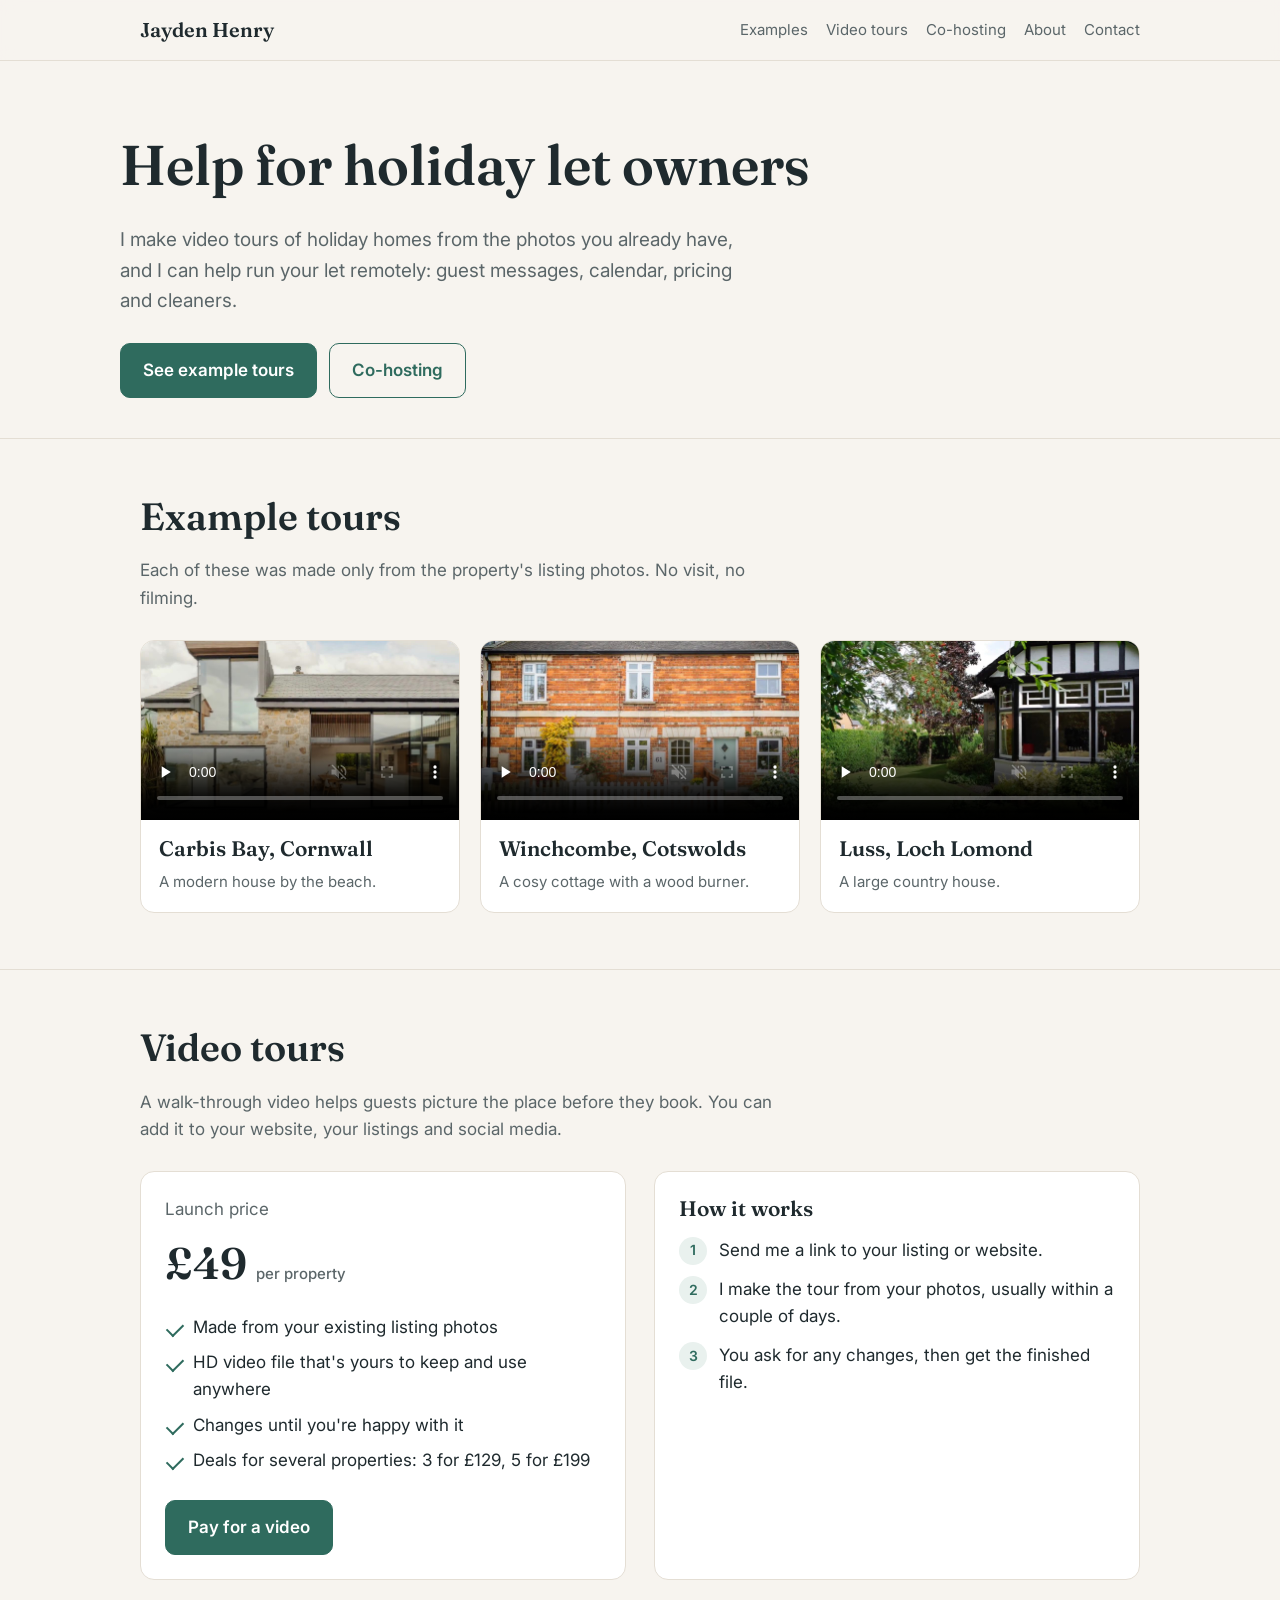
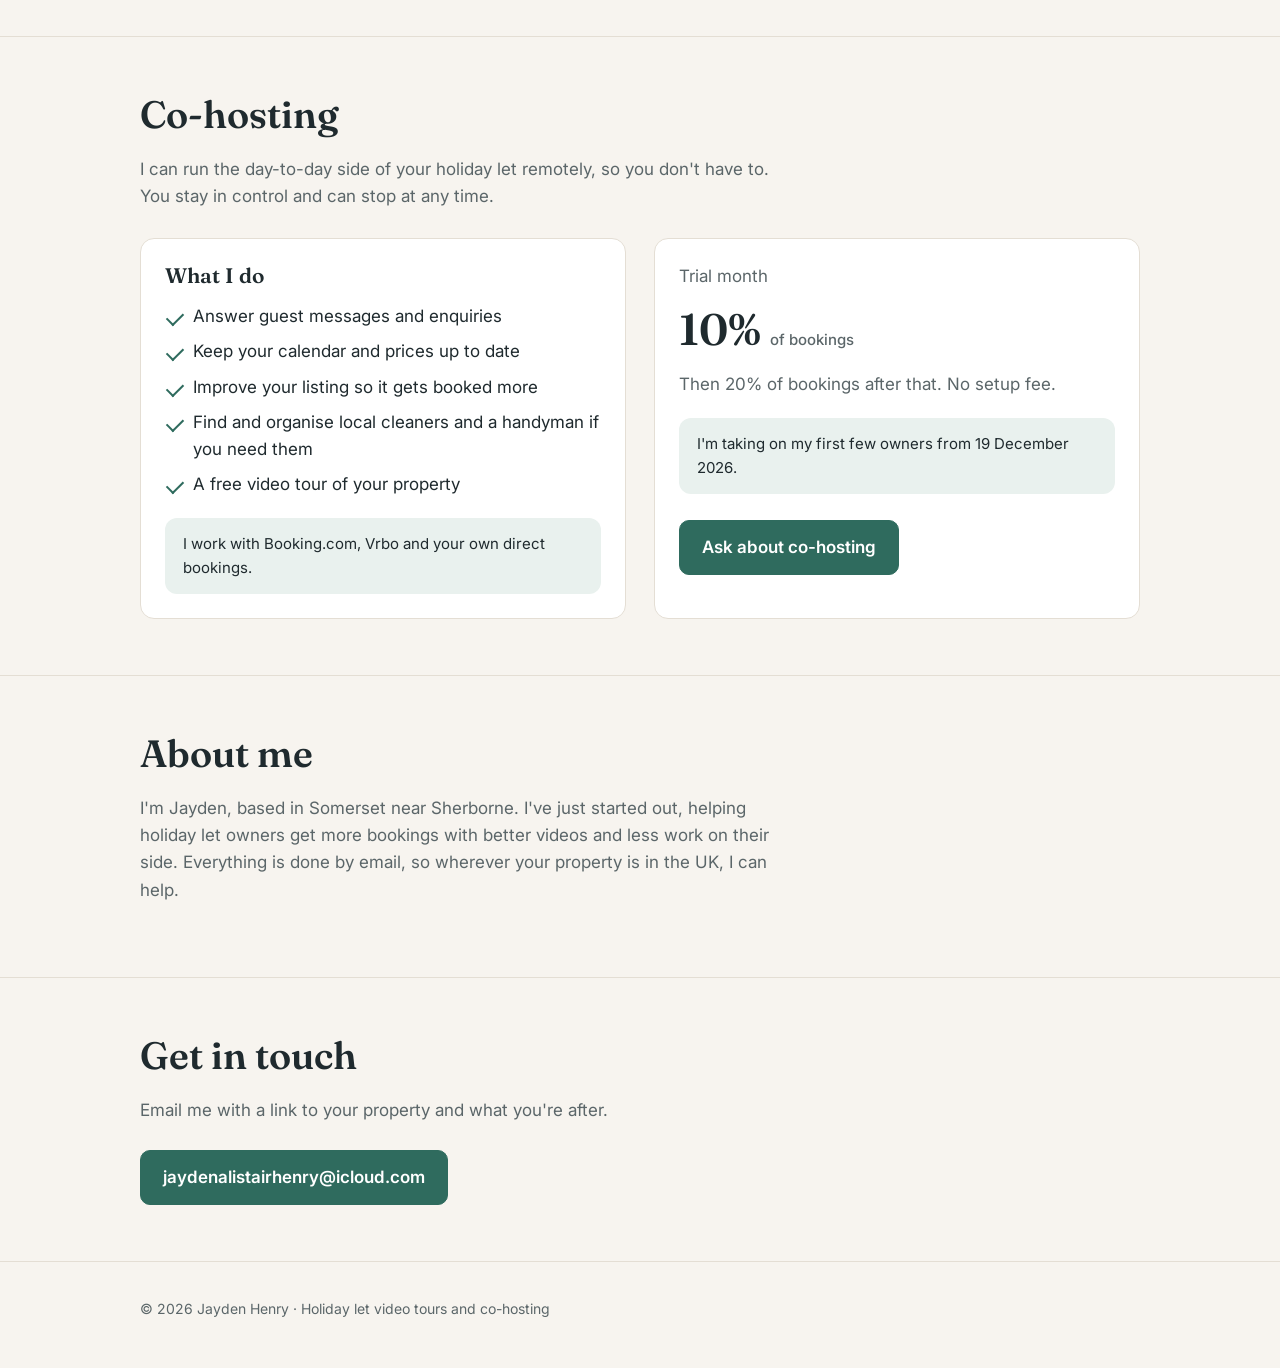
==== index.html @ d1a6cb3a "First version of the website Co-Authored-By: Claude Opus 5.5 <noreply@anthropic.com>" ====
<!doctype html>
<html lang="en-GB">
<head>
<meta charset="utf-8">
<meta name="viewport" content="width=device-width, initial-scale=1">
<title>Jayden Henry · Holiday let video tours and co-hosting</title>
<meta name="description" content="Video tours of holiday homes made from your listing photos, and remote co-hosting for holiday let owners in the UK.">
<link rel="preconnect" href="https://fonts.googleapis.com">
<link rel="preconnect" href="https://fonts.gstatic.com" crossorigin>
<link href="https://fonts.googleapis.com/css2?family=Fraunces:opsz,wght@9..144,500;9..144,600&family=Inter:wght@400;500;600&display=swap" rel="stylesheet">
<style>
:root{
  --bg:#f7f4ef; --surface:#ffffff; --ink:#1f2a2e; --muted:#5b6669; --line:#e4ded4;
  --accent:#2f6b5e; --accent-ink:#ffffff; --soft:#e9f1ee;
}
@media (prefers-color-scheme: dark){
  :root{ --bg:#151b1d; --surface:#1d2528; --ink:#eef1ef; --muted:#a9b3b1; --line:#2c3538; --accent:#6fb3a2; --accent-ink:#10201c; --soft:#1f2d2a; }
}
*{box-sizing:border-box}
html{scroll-behavior:smooth}
body{margin:0;background:var(--bg);color:var(--ink);font:17px/1.6 Inter,system-ui,sans-serif;-webkit-font-smoothing:antialiased}
a{color:var(--accent)}
.wrap{max-width:1040px;margin:0 auto;padding:0 20px}
header{position:sticky;top:0;z-index:5;background:color-mix(in srgb,var(--bg) 92%,transparent);backdrop-filter:blur(8px);border-bottom:1px solid var(--line)}
header .wrap{display:flex;align-items:center;justify-content:space-between;height:60px;gap:12px}
.brand{font-family:Fraunces,serif;font-weight:600;font-size:20px;color:var(--ink);text-decoration:none}
nav{display:flex;gap:18px;font-size:15px}
nav a{color:var(--muted);text-decoration:none}
nav a:hover{color:var(--ink)}
h1,h2,h3{font-family:Fraunces,serif;font-weight:600;line-height:1.15;margin:0 0 .5em}
h1{font-size:clamp(34px,6vw,56px)}
h2{font-size:clamp(28px,4vw,38px)}
h3{font-size:21px}
.hero{padding:72px 0 40px}
.hero p{font-size:19px;color:var(--muted);max-width:620px}
.btns{display:flex;flex-wrap:wrap;gap:12px;margin-top:26px}
.btn{display:inline-block;padding:13px 22px;border-radius:10px;font-weight:600;text-decoration:none;border:1px solid var(--accent)}
.btn.primary{background:var(--accent);color:var(--accent-ink)}
.btn.ghost{color:var(--accent)}
section{padding:56px 0;border-top:1px solid var(--line)}
.lead{color:var(--muted);max-width:640px;margin-top:0}
.grid{display:grid;gap:20px;grid-template-columns:repeat(auto-fit,minmax(280px,1fr));margin-top:28px}
.card{background:var(--surface);border:1px solid var(--line);border-radius:14px;overflow:hidden}
.card .body{padding:16px 18px 18px}
.card .body p{margin:0;color:var(--muted);font-size:15px}
video{display:block;width:100%;aspect-ratio:16/9;background:#000;object-fit:cover}
.two{display:grid;gap:28px;grid-template-columns:repeat(auto-fit,minmax(300px,1fr));margin-top:28px}
.panel{background:var(--surface);border:1px solid var(--line);border-radius:14px;padding:24px}
.price{font-family:Fraunces,serif;font-size:44px;font-weight:600;margin:4px 0 0}
.price small{font-family:Inter,sans-serif;font-size:15px;font-weight:500;color:var(--muted)}
ul.ticks{list-style:none;padding:0;margin:16px 0 0}
ul.ticks li{padding-left:28px;position:relative;margin:8px 0}
ul.ticks li::before{content:"";position:absolute;left:2px;top:9px;width:14px;height:8px;border-left:2px solid var(--accent);border-bottom:2px solid var(--accent);transform:rotate(-45deg)}
ol.steps{counter-reset:s;list-style:none;padding:0;margin:16px 0 0}
ol.steps li{counter-increment:s;padding-left:40px;position:relative;margin:12px 0}
ol.steps li::before{content:counter(s);position:absolute;left:0;top:0;width:28px;height:28px;border-radius:50%;background:var(--soft);color:var(--accent);font-weight:600;display:grid;place-items:center;font-size:14px}
.note{background:var(--soft);border-radius:12px;padding:14px 18px;margin-top:20px;font-size:15px}
footer{padding:36px 0 48px;border-top:1px solid var(--line);color:var(--muted);font-size:14px}
@media (max-width:560px){nav{display:none}.hero{padding:48px 0 28px}section{padding:44px 0}}
</style>
</head>
<body>
<header><div class="wrap">
  <a class="brand" href="#">Jayden Henry</a>
  <nav><a href="#examples">Examples</a><a href="#tours">Video tours</a><a href="#cohosting">Co-hosting</a><a href="#about">About</a><a href="#contact">Contact</a></nav>
</div></header>

<main>
<div class="wrap hero">
  <h1>Help for holiday let owners</h1>
  <p>I make video tours of holiday homes from the photos you already have, and I can help run your let remotely: guest messages, calendar, pricing and cleaners.</p>
  <div class="btns">
    <a class="btn primary" href="#examples">See example tours</a>
    <a class="btn ghost" href="#cohosting">Co-hosting</a>
  </div>
</div>

<section id="examples"><div class="wrap">
  <h2>Example tours</h2>
  <p class="lead">Each of these was made only from the property's listing photos. No visit, no filming.</p>
  <div class="grid">
    <div class="card"><video src="media/carbis-bay.mp4" poster="media/carbis-bay.jpg" controls muted playsinline preload="none"></video><div class="body"><h3>Carbis Bay, Cornwall</h3><p>A modern house by the beach.</p></div></div>
    <div class="card"><video src="media/winchcombe.mp4" poster="media/winchcombe.jpg" controls muted playsinline preload="none"></video><div class="body"><h3>Winchcombe, Cotswolds</h3><p>A cosy cottage with a wood burner.</p></div></div>
    <div class="card"><video src="media/loch-lomond.mp4" poster="media/loch-lomond.jpg" controls muted playsinline preload="none"></video><div class="body"><h3>Luss, Loch Lomond</h3><p>A large country house.</p></div></div>
  </div>
</div></section>

<section id="tours"><div class="wrap">
  <h2>Video tours</h2>
  <p class="lead">A walk-through video helps guests picture the place before they book. You can add it to your website, your listings and social media.</p>
  <div class="two">
    <div class="panel">
      <p style="margin:0;color:var(--muted)">Launch price</p>
      <p class="price">£49 <small>per property</small></p>
      <ul class="ticks">
        <li>Made from your existing listing photos</li>
        <li>HD video file that's yours to keep and use anywhere</li>
        <li>Changes until you're happy with it</li>
        <li>Deals for several properties: 3 for £129, 5 for £199</li>
      </ul>
      <div class="btns"><a class="btn primary" href="https://buy.stripe.com/3cI3cuasI16q3mA5qng3602">Pay for a video</a></div>
    </div>
    <div class="panel">
      <h3>How it works</h3>
      <ol class="steps">
        <li>Send me a link to your listing or website.</li>
        <li>I make the tour from your photos, usually within a couple of days.</li>
        <li>You ask for any changes, then get the finished file.</li>
      </ol>
    </div>
  </div>
</div></section>

<section id="cohosting"><div class="wrap">
  <h2>Co-hosting</h2>
  <p class="lead">I can run the day-to-day side of your holiday let remotely, so you don't have to. You stay in control and can stop at any time.</p>
  <div class="two">
    <div class="panel">
      <h3>What I do</h3>
      <ul class="ticks">
        <li>Answer guest messages and enquiries</li>
        <li>Keep your calendar and prices up to date</li>
        <li>Improve your listing so it gets booked more</li>
        <li>Find and organise local cleaners and a handyman if you need them</li>
        <li>A free video tour of your property</li>
      </ul>
      <div class="note">I work with Booking.com, Vrbo and your own direct bookings.</div>
    </div>
    <div class="panel">
      <p style="margin:0;color:var(--muted)">Trial month</p>
      <p class="price">10% <small>of bookings</small></p>
      <p style="margin:6px 0 0;color:var(--muted)">Then 20% of bookings after that. No setup fee.</p>
      <div class="note">I'm taking on my first few owners from 19 December 2026.</div>
      <div class="btns"><a class="btn primary" href="mailto:jaydenalistairhenry@icloud.com?subject=Co-hosting">Ask about co-hosting</a></div>
    </div>
  </div>
</div></section>

<section id="about"><div class="wrap">
  <h2>About me</h2>
  <p class="lead">I'm Jayden, based in Somerset near Sherborne. I've just started out, helping holiday let owners get more bookings with better videos and less work on their side. Everything is done by email, so wherever your property is in the UK, I can help.</p>
</div></section>

<section id="contact"><div class="wrap">
  <h2>Get in touch</h2>
  <p class="lead">Email me with a link to your property and what you're after.</p>
  <div class="btns"><a class="btn primary" href="mailto:jaydenalistairhenry@icloud.com">jaydenalistairhenry@icloud.com</a></div>
</div></section>
</main>

<footer><div class="wrap">© 2026 Jayden Henry · Holiday let video tours and co-hosting</div></footer>
</body>
</html>
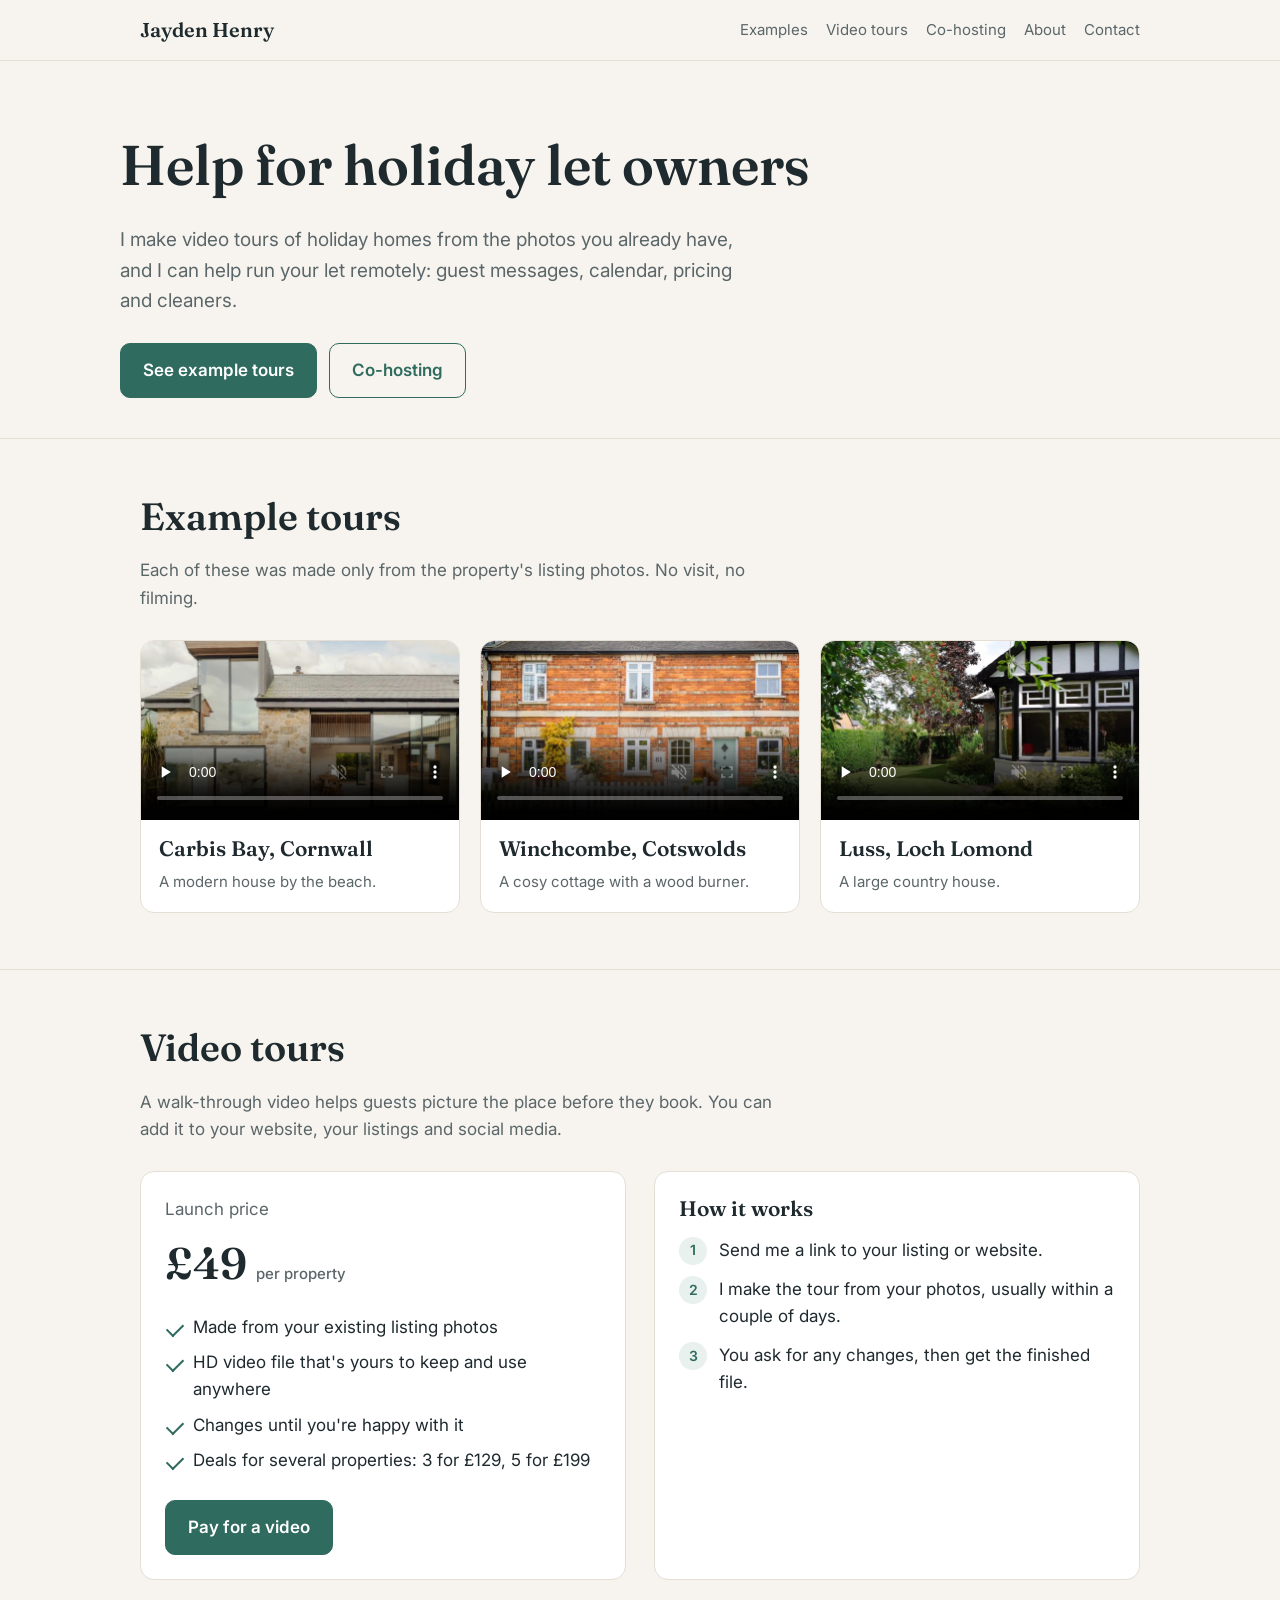
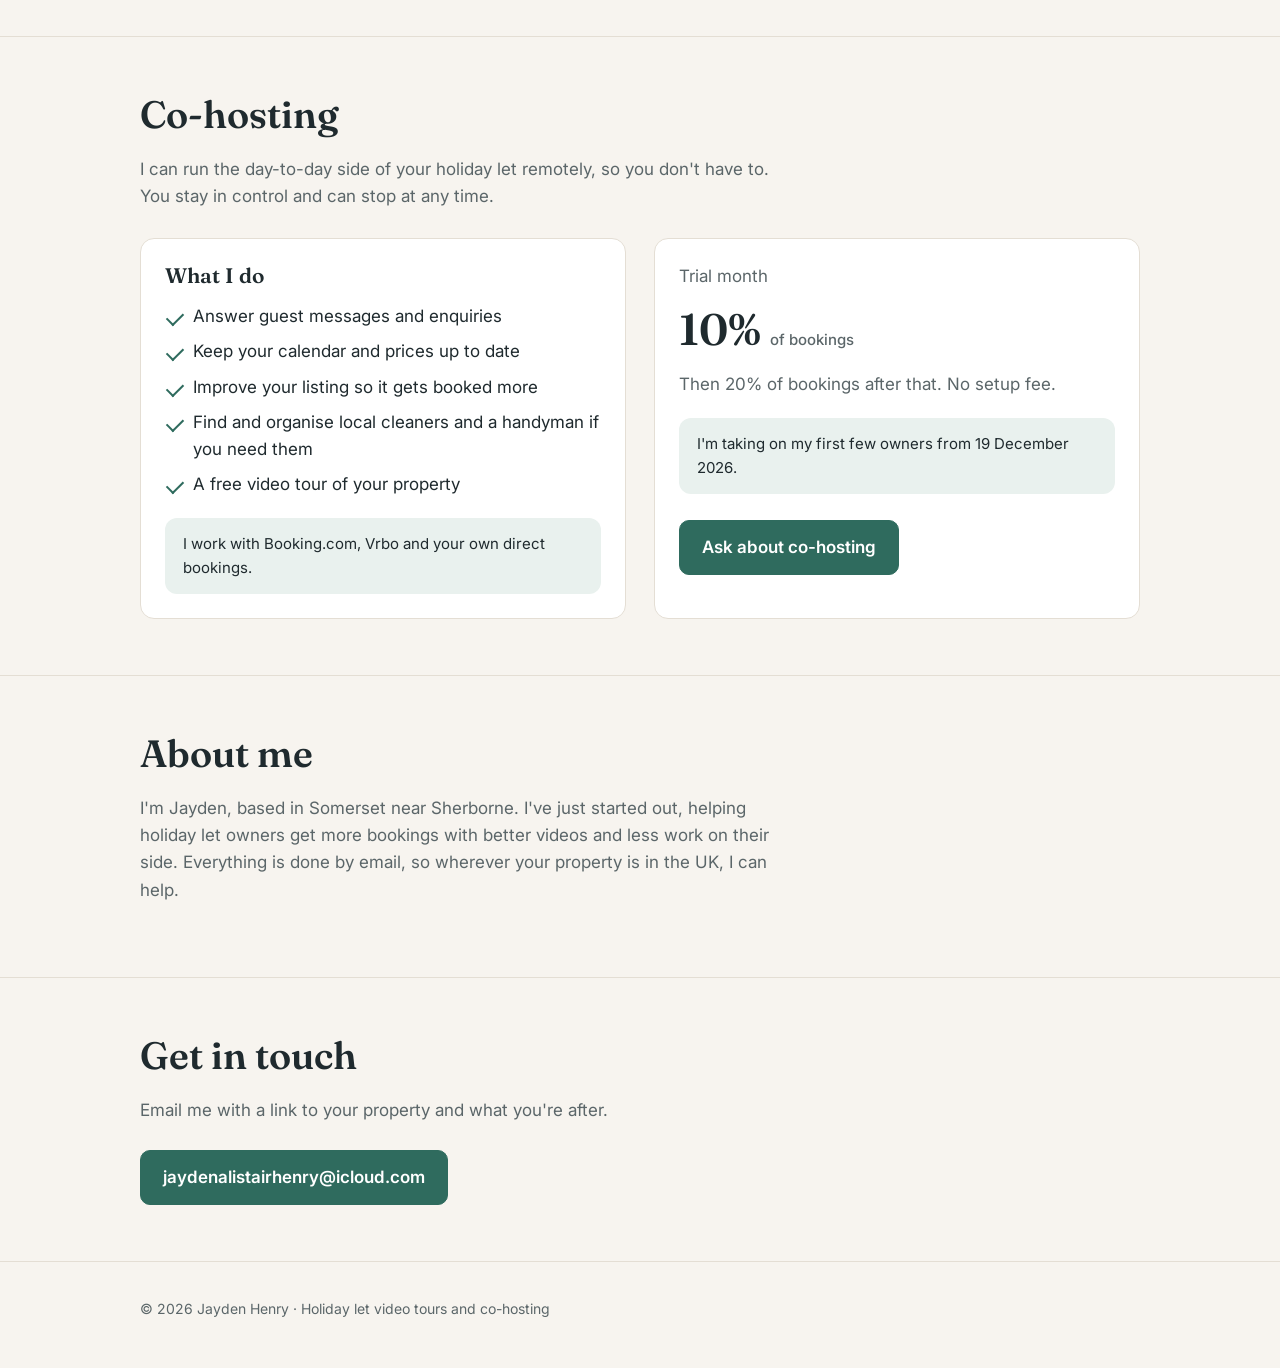
==== commit a643e0f8: "Stop example videos jumping when the player controls hide Co-Authored-By: Claude Opus 5.5 <noreply@a" ====
--- a/index.html
+++ b/index.html
@@ -40,10 +40,11 @@
 section{padding:56px 0;border-top:1px solid var(--line)}
 .lead{color:var(--muted);max-width:640px;margin-top:0}
 .grid{display:grid;gap:20px;grid-template-columns:repeat(auto-fit,minmax(280px,1fr));margin-top:28px}
-.card{background:var(--surface);border:1px solid var(--line);border-radius:14px;overflow:hidden}
+.card{background:var(--surface);border:1px solid var(--line);border-radius:14px;overflow:hidden;isolation:isolate;transform:translateZ(0)}
+/* each card is its own steady GPU layer: without this, Chrome re-snaps playing videos (half-pixel sizes + rounded clip) when the controls hide, so they jump about 1px */
 .card .body{padding:16px 18px 18px}
 .card .body p{margin:0;color:var(--muted);font-size:15px}
-video{display:block;width:100%;aspect-ratio:16/9;background:#000;object-fit:cover}
+video{display:block;width:100%;aspect-ratio:16/9;background:#000;object-fit:cover;border-radius:13px 13px 0 0;transform:translateZ(0);backface-visibility:hidden}
 .two{display:grid;gap:28px;grid-template-columns:repeat(auto-fit,minmax(300px,1fr));margin-top:28px}
 .panel{background:var(--surface);border:1px solid var(--line);border-radius:14px;padding:24px}
 .price{font-family:Fraunces,serif;font-size:44px;font-weight:600;margin:4px 0 0}
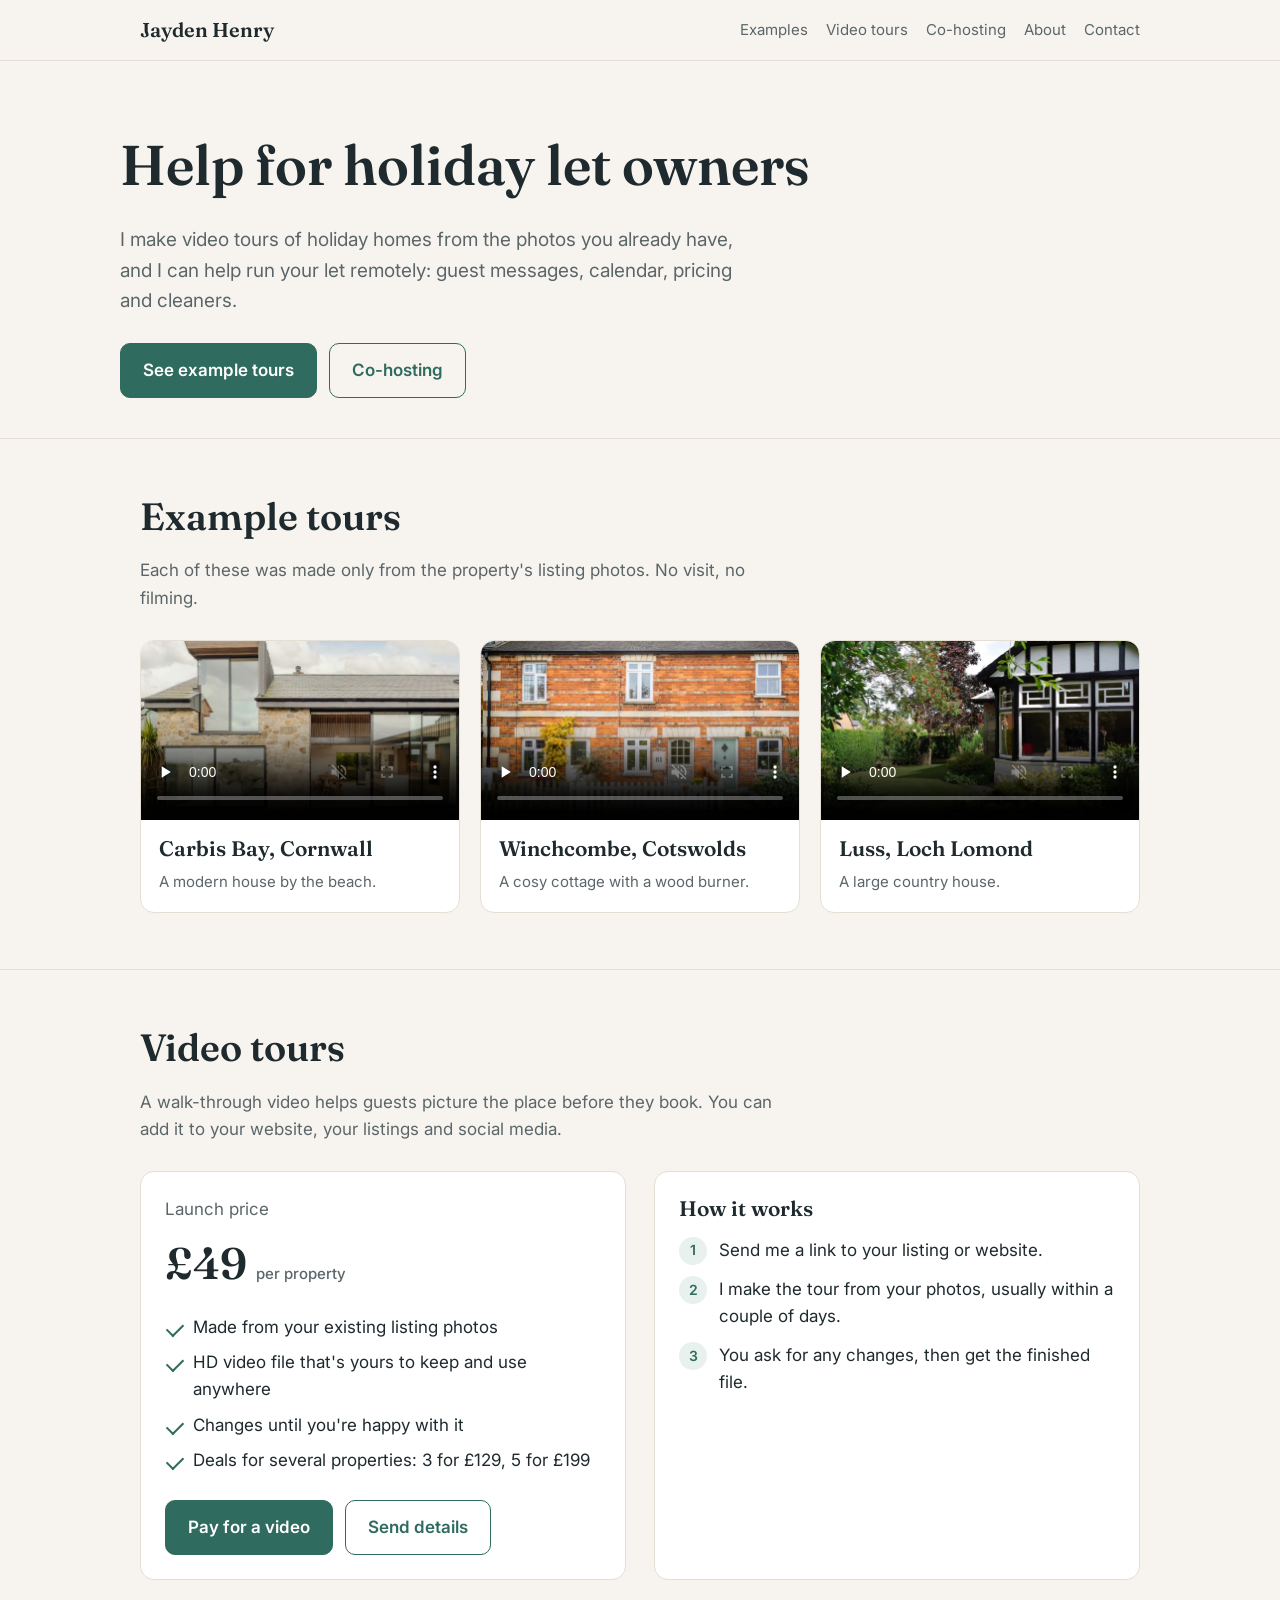
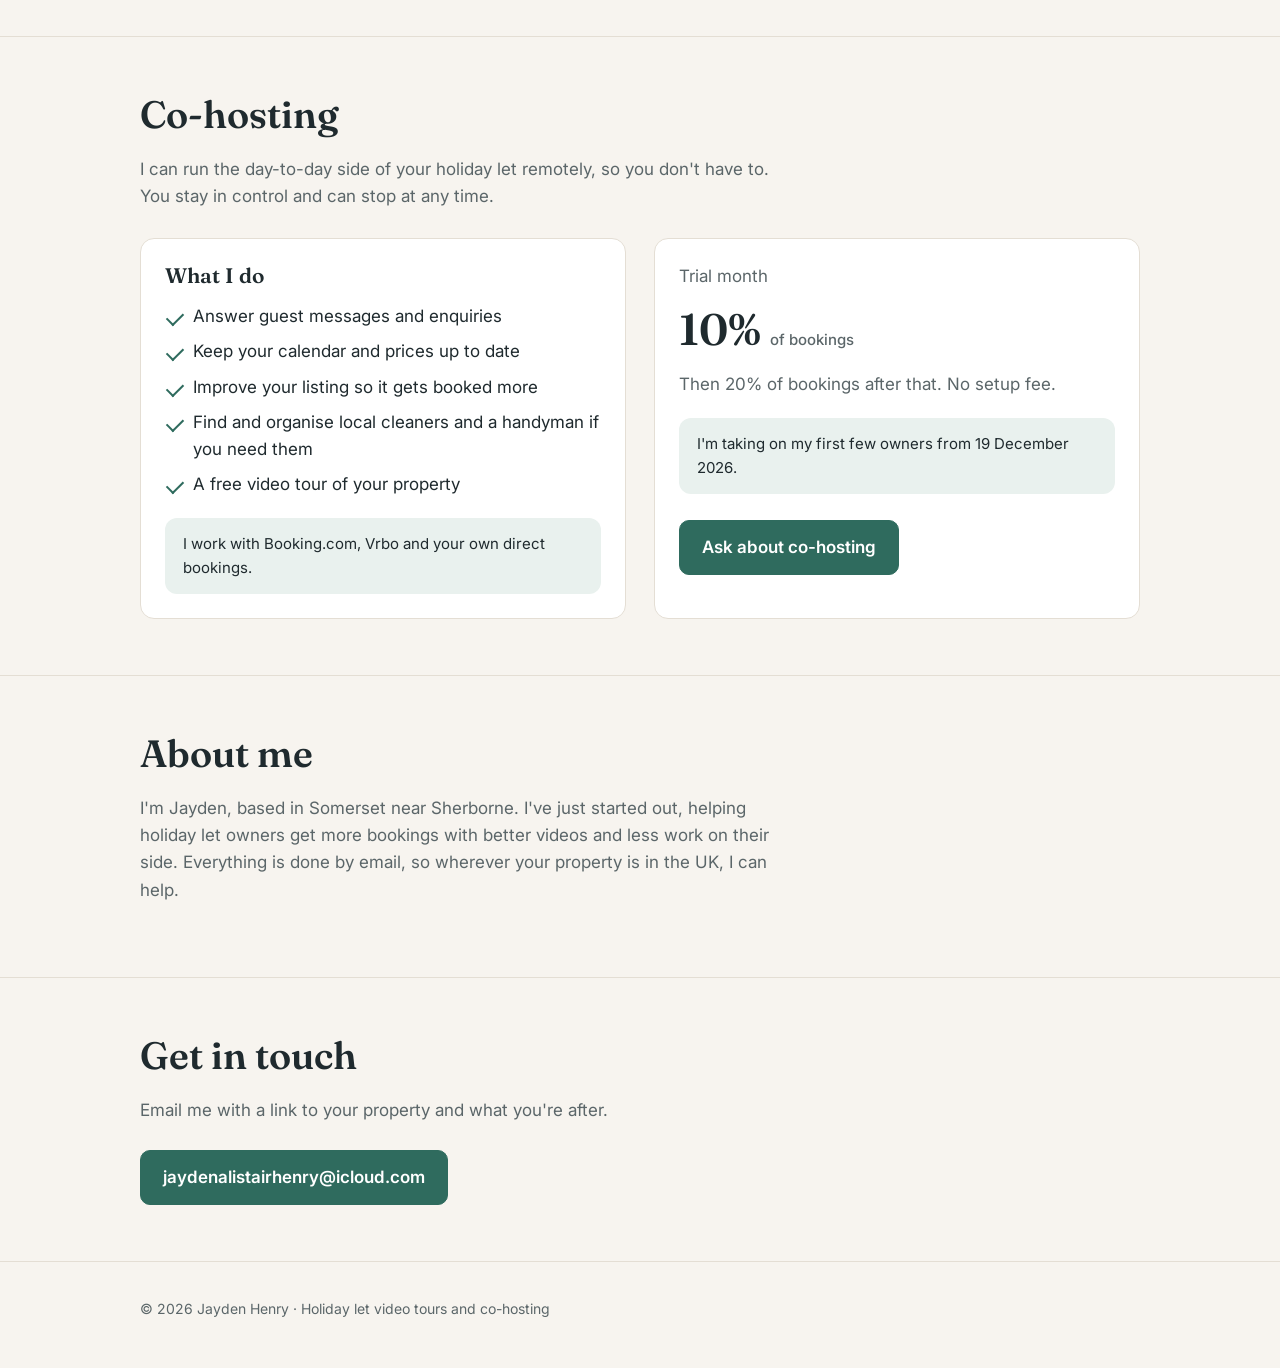
==== commit f1e336a7: "Order page with bundle maths, send-details button, shared stylesheet Co-Authored-By: Claude Opus 5.5" ====
--- a/index.html
+++ b/index.html
@@ -8,57 +8,7 @@
 <link rel="preconnect" href="https://fonts.googleapis.com">
 <link rel="preconnect" href="https://fonts.gstatic.com" crossorigin>
 <link href="https://fonts.googleapis.com/css2?family=Fraunces:opsz,wght@9..144,500;9..144,600&family=Inter:wght@400;500;600&display=swap" rel="stylesheet">
-<style>
-:root{
-  --bg:#f7f4ef; --surface:#ffffff; --ink:#1f2a2e; --muted:#5b6669; --line:#e4ded4;
-  --accent:#2f6b5e; --accent-ink:#ffffff; --soft:#e9f1ee;
-}
-@media (prefers-color-scheme: dark){
-  :root{ --bg:#151b1d; --surface:#1d2528; --ink:#eef1ef; --muted:#a9b3b1; --line:#2c3538; --accent:#6fb3a2; --accent-ink:#10201c; --soft:#1f2d2a; }
-}
-*{box-sizing:border-box}
-html{scroll-behavior:smooth}
-body{margin:0;background:var(--bg);color:var(--ink);font:17px/1.6 Inter,system-ui,sans-serif;-webkit-font-smoothing:antialiased}
-a{color:var(--accent)}
-.wrap{max-width:1040px;margin:0 auto;padding:0 20px}
-header{position:sticky;top:0;z-index:5;background:color-mix(in srgb,var(--bg) 92%,transparent);backdrop-filter:blur(8px);border-bottom:1px solid var(--line)}
-header .wrap{display:flex;align-items:center;justify-content:space-between;height:60px;gap:12px}
-.brand{font-family:Fraunces,serif;font-weight:600;font-size:20px;color:var(--ink);text-decoration:none}
-nav{display:flex;gap:18px;font-size:15px}
-nav a{color:var(--muted);text-decoration:none}
-nav a:hover{color:var(--ink)}
-h1,h2,h3{font-family:Fraunces,serif;font-weight:600;line-height:1.15;margin:0 0 .5em}
-h1{font-size:clamp(34px,6vw,56px)}
-h2{font-size:clamp(28px,4vw,38px)}
-h3{font-size:21px}
-.hero{padding:72px 0 40px}
-.hero p{font-size:19px;color:var(--muted);max-width:620px}
-.btns{display:flex;flex-wrap:wrap;gap:12px;margin-top:26px}
-.btn{display:inline-block;padding:13px 22px;border-radius:10px;font-weight:600;text-decoration:none;border:1px solid var(--accent)}
-.btn.primary{background:var(--accent);color:var(--accent-ink)}
-.btn.ghost{color:var(--accent)}
-section{padding:56px 0;border-top:1px solid var(--line)}
-.lead{color:var(--muted);max-width:640px;margin-top:0}
-.grid{display:grid;gap:20px;grid-template-columns:repeat(auto-fit,minmax(280px,1fr));margin-top:28px}
-.card{background:var(--surface);border:1px solid var(--line);border-radius:14px;overflow:hidden;isolation:isolate;transform:translateZ(0)}
-/* each card is its own steady GPU layer: without this, Chrome re-snaps playing videos (half-pixel sizes + rounded clip) when the controls hide, so they jump about 1px */
-.card .body{padding:16px 18px 18px}
-.card .body p{margin:0;color:var(--muted);font-size:15px}
-video{display:block;width:100%;aspect-ratio:16/9;background:#000;object-fit:cover;border-radius:13px 13px 0 0;transform:translateZ(0);backface-visibility:hidden}
-.two{display:grid;gap:28px;grid-template-columns:repeat(auto-fit,minmax(300px,1fr));margin-top:28px}
-.panel{background:var(--surface);border:1px solid var(--line);border-radius:14px;padding:24px}
-.price{font-family:Fraunces,serif;font-size:44px;font-weight:600;margin:4px 0 0}
-.price small{font-family:Inter,sans-serif;font-size:15px;font-weight:500;color:var(--muted)}
-ul.ticks{list-style:none;padding:0;margin:16px 0 0}
-ul.ticks li{padding-left:28px;position:relative;margin:8px 0}
-ul.ticks li::before{content:"";position:absolute;left:2px;top:9px;width:14px;height:8px;border-left:2px solid var(--accent);border-bottom:2px solid var(--accent);transform:rotate(-45deg)}
-ol.steps{counter-reset:s;list-style:none;padding:0;margin:16px 0 0}
-ol.steps li{counter-increment:s;padding-left:40px;position:relative;margin:12px 0}
-ol.steps li::before{content:counter(s);position:absolute;left:0;top:0;width:28px;height:28px;border-radius:50%;background:var(--soft);color:var(--accent);font-weight:600;display:grid;place-items:center;font-size:14px}
-.note{background:var(--soft);border-radius:12px;padding:14px 18px;margin-top:20px;font-size:15px}
-footer{padding:36px 0 48px;border-top:1px solid var(--line);color:var(--muted);font-size:14px}
-@media (max-width:560px){nav{display:none}.hero{padding:48px 0 28px}section{padding:44px 0}}
-</style>
+<link rel="stylesheet" href="style.css">
 </head>
 <body>
 <header><div class="wrap">
@@ -99,7 +49,10 @@
         <li>Changes until you're happy with it</li>
         <li>Deals for several properties: 3 for £129, 5 for £199</li>
       </ul>
-      <div class="btns"><a class="btn primary" href="https://buy.stripe.com/3cI3cuasI16q3mA5qng3602">Pay for a video</a></div>
+      <div class="btns">
+        <a class="btn primary" href="order.html">Pay for a video</a>
+        <a class="btn ghost" href="mailto:jaydenalistairhenry@icloud.com?subject=Video%20tour%20details&amp;body=Property%20name%3A%0D%0ALink%20to%20your%20listing%20or%20website%3A%0D%0A%0D%0AOrder%20of%20rooms%20you'd%20like%20(optional)%3A%0D%0A%0D%0AAny%20extra%20photos%20can%20be%20attached%20to%20this%20email.%0D%0A">Send details</a>
+      </div>
     </div>
     <div class="panel">
       <h3>How it works</h3>
--- a/style.css
+++ b/style.css
@@ -0,0 +1,49 @@
+:root{
+  --bg:#f7f4ef; --surface:#ffffff; --ink:#1f2a2e; --muted:#5b6669; --line:#e4ded4;
+  --accent:#2f6b5e; --accent-ink:#ffffff; --soft:#e9f1ee;
+}
+@media (prefers-color-scheme: dark){
+  :root{ --bg:#151b1d; --surface:#1d2528; --ink:#eef1ef; --muted:#a9b3b1; --line:#2c3538; --accent:#6fb3a2; --accent-ink:#10201c; --soft:#1f2d2a; }
+}
+*{box-sizing:border-box}
+html{scroll-behavior:smooth}
+body{margin:0;background:var(--bg);color:var(--ink);font:17px/1.6 Inter,system-ui,sans-serif;-webkit-font-smoothing:antialiased}
+a{color:var(--accent)}
+.wrap{max-width:1040px;margin:0 auto;padding:0 20px}
+header{position:sticky;top:0;z-index:5;background:color-mix(in srgb,var(--bg) 92%,transparent);backdrop-filter:blur(8px);border-bottom:1px solid var(--line)}
+header .wrap{display:flex;align-items:center;justify-content:space-between;height:60px;gap:12px}
+.brand{font-family:Fraunces,serif;font-weight:600;font-size:20px;color:var(--ink);text-decoration:none}
+nav{display:flex;gap:18px;font-size:15px}
+nav a{color:var(--muted);text-decoration:none}
+nav a:hover{color:var(--ink)}
+h1,h2,h3{font-family:Fraunces,serif;font-weight:600;line-height:1.15;margin:0 0 .5em}
+h1{font-size:clamp(34px,6vw,56px)}
+h2{font-size:clamp(28px,4vw,38px)}
+h3{font-size:21px}
+.hero{padding:72px 0 40px}
+.hero p{font-size:19px;color:var(--muted);max-width:620px}
+.btns{display:flex;flex-wrap:wrap;gap:12px;margin-top:26px}
+.btn{display:inline-block;padding:13px 22px;border-radius:10px;font-weight:600;text-decoration:none;border:1px solid var(--accent)}
+.btn.primary{background:var(--accent);color:var(--accent-ink)}
+.btn.ghost{color:var(--accent)}
+section{padding:56px 0;border-top:1px solid var(--line)}
+.lead{color:var(--muted);max-width:640px;margin-top:0}
+.grid{display:grid;gap:20px;grid-template-columns:repeat(auto-fit,minmax(280px,1fr));margin-top:28px}
+.card{background:var(--surface);border:1px solid var(--line);border-radius:14px;overflow:hidden;isolation:isolate;transform:translateZ(0)}
+/* each card is its own steady GPU layer: without this, Chrome re-snaps playing videos (half-pixel sizes + rounded clip) when the controls hide, so they jump about 1px */
+.card .body{padding:16px 18px 18px}
+.card .body p{margin:0;color:var(--muted);font-size:15px}
+video{display:block;width:100%;aspect-ratio:16/9;background:#000;object-fit:cover;border-radius:13px 13px 0 0;transform:translateZ(0);backface-visibility:hidden}
+.two{display:grid;gap:28px;grid-template-columns:repeat(auto-fit,minmax(300px,1fr));margin-top:28px}
+.panel{background:var(--surface);border:1px solid var(--line);border-radius:14px;padding:24px}
+.price{font-family:Fraunces,serif;font-size:44px;font-weight:600;margin:4px 0 0}
+.price small{font-family:Inter,sans-serif;font-size:15px;font-weight:500;color:var(--muted)}
+ul.ticks{list-style:none;padding:0;margin:16px 0 0}
+ul.ticks li{padding-left:28px;position:relative;margin:8px 0}
+ul.ticks li::before{content:"";position:absolute;left:2px;top:9px;width:14px;height:8px;border-left:2px solid var(--accent);border-bottom:2px solid var(--accent);transform:rotate(-45deg)}
+ol.steps{counter-reset:s;list-style:none;padding:0;margin:16px 0 0}
+ol.steps li{counter-increment:s;padding-left:40px;position:relative;margin:12px 0}
+ol.steps li::before{content:counter(s);position:absolute;left:0;top:0;width:28px;height:28px;border-radius:50%;background:var(--soft);color:var(--accent);font-weight:600;display:grid;place-items:center;font-size:14px}
+.note{background:var(--soft);border-radius:12px;padding:14px 18px;margin-top:20px;font-size:15px}
+footer{padding:36px 0 48px;border-top:1px solid var(--line);color:var(--muted);font-size:14px}
+@media (max-width:560px){nav{display:none}.hero{padding:48px 0 28px}section{padding:44px 0}}
